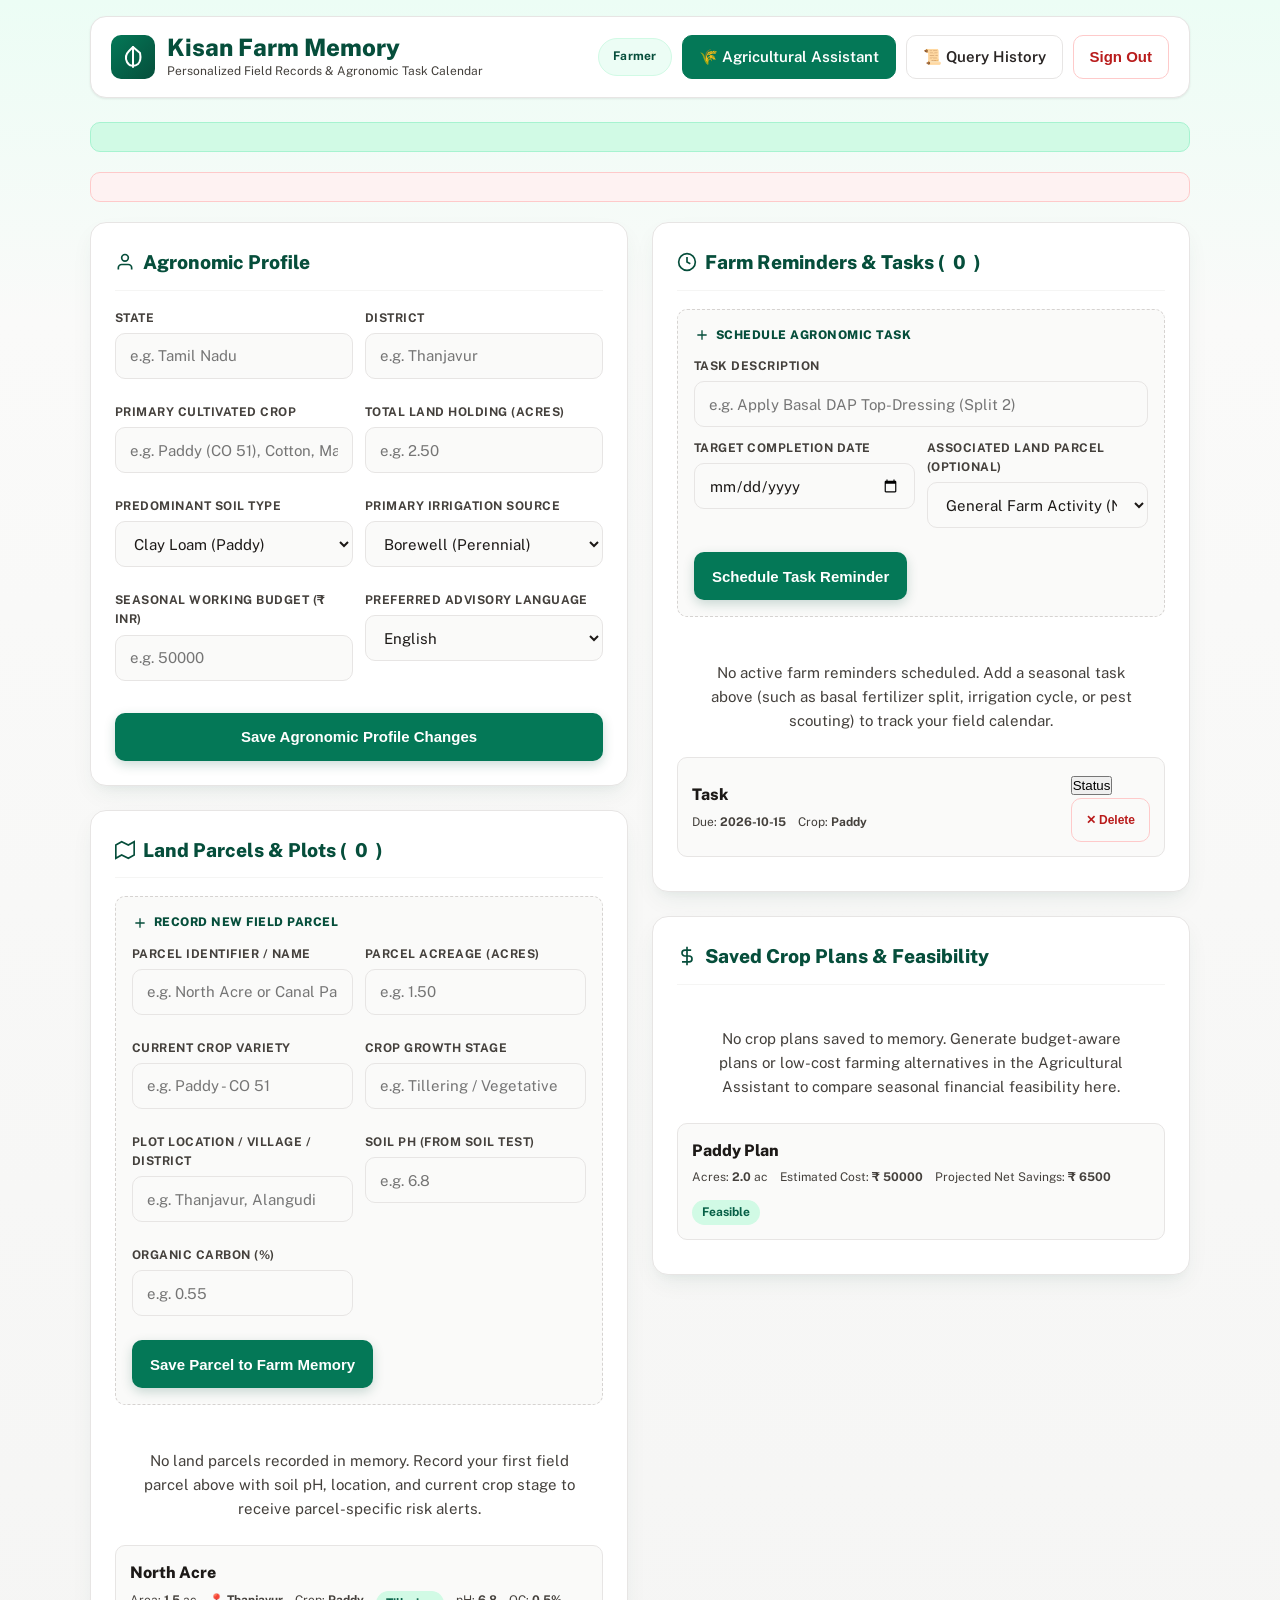
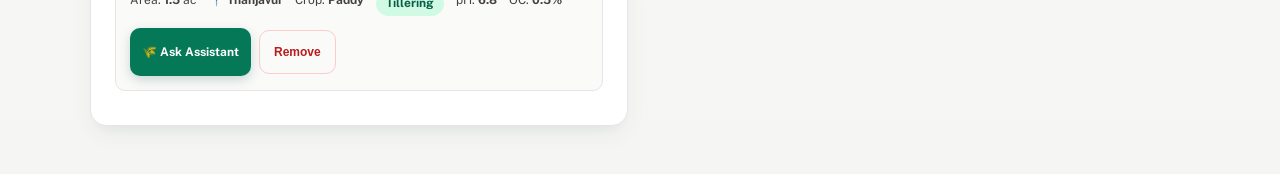
==== query-service/src/main/resources/templates/dashboard.html @ 79a322ed "feat: implement file-grounded local RAG, multilingual support, and farm plot management" ====
<!DOCTYPE html>
<html lang="en" xmlns:th="http://www.thymeleaf.org" xmlns:sec="http://www.thymeleaf.org/extras/spring-security">
<head>
    <meta charset="UTF-8">
    <meta name="viewport" content="width=device-width, initial-scale=1.0, viewport-fit=cover">
    <title>Farm Memory &amp; Management Dashboard — Kisan AI</title>
    <link rel="preconnect" href="https://fonts.googleapis.com">
    <link rel="preconnect" href="https://fonts.gstatic.com" crossorigin>
    <link href="https://fonts.googleapis.com/css2?family=Public+Sans:wght@400;500;600;700;800&family=Noto+Sans+Tamil:wght@400;600;700&family=Noto+Sans+Devanagari:wght@400;600;700&display=swap" rel="stylesheet">
    <style>
        :root {
            --primary-950: #022c22;
            --primary-900: #064e3b;
            --primary-800: #065f46;
            --primary-700: #047857;
            --primary-600: #059669;
            --primary-500: #10b981;
            --primary-100: #d1fae5;
            --primary-50: #ecfdf5;
            --earth-900: #1c1917;
            --earth-800: #292524;
            --earth-700: #44403c;
            --earth-300: #d6d3d1;
            --earth-200: #e7e5e4;
            --earth-100: #f5f5f4;
            --earth-50: #fafaf9;
            --accent-amber: #d97706;
            --accent-amber-light: #fef3c7;
            --error-red: #b91c1c;
            --error-bg: #fef2f2;
            --error-border: #fecaca;
            --radius-xl: 20px;
            --radius-lg: 16px;
            --radius-md: 10px;
            --radius-sm: 6px;
            --shadow-subtle: 0 1px 3px rgba(0, 0, 0, 0.05), 0 1px 2px rgba(0, 0, 0, 0.03);
            --shadow-card: 0 10px 25px -5px rgba(6, 78, 59, 0.08), 0 8px 10px -6px rgba(6, 78, 59, 0.04);
        }

        * {
            box-sizing: border-box;
            margin: 0;
            padding: 0;
            touch-action: manipulation;
        }

        body {
            font-family: 'Public Sans', 'Noto Sans Tamil', 'Noto Sans Devanagari', system-ui, sans-serif;
            background: linear-gradient(180deg, #ecfdf5 0%, #fafaf9 320px, #f5f5f4 100%);
            color: var(--earth-800);
            min-height: 100vh;
            padding: max(16px, env(safe-area-inset-top)) max(16px, env(safe-area-inset-right)) max(24px, env(safe-area-inset-bottom)) max(16px, env(safe-area-inset-left));
            line-height: 1.6;
            -webkit-text-size-adjust: 100%;
        }

        /* Focus Ring Standard */
        a:focus-visible, button:focus-visible, select:focus-visible, input:focus-visible {
            outline: none;
            box-shadow: 0 0 0 2px #ffffff, 0 0 0 4px var(--primary-600);
        }

        /* Motion Reduction */
        @media (prefers-reduced-motion: reduce) {
            * {
                animation-duration: 0.01ms !important;
                transition-duration: 0.01ms !important;
            }
        }

        .container {
            max-width: 1100px;
            margin: 0 auto;
        }

        /* Header Bar */
        .header-bar {
            display: flex;
            justify-content: space-between;
            align-items: center;
            padding: 16px 20px;
            background: #ffffff;
            border-radius: var(--radius-lg);
            border: 1px solid var(--earth-200);
            box-shadow: var(--shadow-subtle);
            margin-bottom: 24px;
            flex-wrap: wrap;
            gap: 12px;
        }

        .brand-group {
            display: flex;
            align-items: center;
            gap: 12px;
            text-decoration: none;
            color: var(--primary-900);
        }

        .brand-icon {
            width: 44px;
            height: 44px;
            background: linear-gradient(135deg, var(--primary-700), var(--primary-900));
            border-radius: var(--radius-md);
            display: flex;
            align-items: center;
            justify-content: center;
            color: #ffffff;
            flex-shrink: 0;
        }

        .nav-actions {
            display: flex;
            align-items: center;
            gap: 10px;
            flex-wrap: wrap;
        }

        .btn-nav {
            min-height: 44px;
            padding: 9px 16px;
            border-radius: var(--radius-md);
            font-size: 0.9375rem;
            font-weight: 600;
            text-decoration: none;
            cursor: pointer;
            border: 1px solid var(--earth-200);
            background: #ffffff;
            color: var(--earth-800);
            transition: all 0.15s ease;
            display: inline-flex;
            align-items: center;
            justify-content: center;
            gap: 6px;
        }
        .btn-nav:hover { background: var(--earth-100); }
        .btn-nav:active { transform: scale(0.98); }
        .btn-primary { background: var(--primary-700); color: #ffffff; border-color: var(--primary-700); }
        .btn-primary:hover { background: var(--primary-800); }

        .user-tag {
            background: var(--primary-50);
            color: var(--primary-900);
            border: 1px solid var(--primary-100);
            padding: 8px 14px;
            border-radius: 20px;
            font-size: 0.75rem;
            font-weight: 700;
            letter-spacing: 0.02em;
        }

        /* Flash Alerts */
        .alert {
            padding: 14px 18px;
            border-radius: var(--radius-md);
            margin-bottom: 20px;
            font-size: 0.9375rem;
            display: flex;
            align-items: center;
            gap: 10px;
        }
        .alert-success { background: var(--primary-100); color: var(--primary-900); border: 1px solid #a7f3d0; }
        .alert-error { background: var(--error-bg); color: var(--error-red); border: 1px solid var(--error-border); }

        /* Grid Layout */
        .dashboard-grid {
            display: grid;
            grid-template-columns: 1fr 1fr;
            gap: 24px;
        }

        @media (max-width: 860px) {
            .dashboard-grid { grid-template-columns: 1fr; }
        }

        @media (max-width: 580px) {
            .header-bar {
                flex-direction: column;
                align-items: stretch;
                padding: 14px 16px;
            }
            .nav-actions {
                width: 100%;
                justify-content: flex-start;
                gap: 8px;
            }
            .nav-actions .btn-nav {
                flex: 1 1 auto;
                text-align: center;
            }
            .form-row {
                grid-template-columns: 1fr !important;
            }
            .plot-item, .reminder-item {
                flex-direction: column;
                align-items: stretch !important;
                gap: 12px;
            }
            .plot-actions, .reminder-actions {
                width: 100%;
                display: flex;
                justify-content: flex-end;
                gap: 8px;
                padding-top: 10px;
                border-top: 1px dashed var(--earth-200);
            }
            .plot-actions .btn-delete, .reminder-actions .btn-delete, .reminder-actions .btn-toggle {
                flex: 1 1 auto;
            }
        }

        @media (max-width: 420px) {
            body { padding: 12px 10px; }
            .card { padding: 16px 14px; }
            .subform-box { padding: 12px 10px; }
        }

        .card {
            background: #ffffff;
            border-radius: var(--radius-lg);
            border: 1px solid var(--earth-200);
            box-shadow: var(--shadow-card);
            padding: 24px;
            margin-bottom: 24px;
        }

        .card-header {
            display: flex;
            justify-content: space-between;
            align-items: center;
            margin-bottom: 18px;
            padding-bottom: 12px;
            border-bottom: 1px solid var(--earth-100);
        }

        .card-title {
            font-size: 1.2rem;
            font-weight: 800;
            color: var(--primary-900);
            display: flex;
            align-items: center;
            gap: 8px;
        }

        /* Sub-forms styling */
        .subform-box {
            margin-bottom: 20px;
            background: var(--earth-50);
            padding: 16px;
            border-radius: var(--radius-md);
            border: 1px dashed var(--earth-300);
        }

        .subform-heading {
            font-size: 0.75rem;
            font-weight: 800;
            color: var(--primary-900);
            letter-spacing: 0.04em;
            text-transform: uppercase;
            margin-bottom: 12px;
            display: flex;
            align-items: center;
            gap: 6px;
        }

        /* Form Controls */
        .form-row {
            display: grid;
            grid-template-columns: 1fr 1fr;
            gap: 12px;
            margin-bottom: 12px;
        }

        .form-group { margin-bottom: 12px; }
        label {
            display: block;
            font-size: 0.75rem;
            font-weight: 700;
            color: var(--earth-700);
            text-transform: uppercase;
            letter-spacing: 0.04em;
            margin-bottom: 5px;
        }

        input[type="text"], input[type="number"], select, textarea, input[type="date"] {
            width: 100%;
            min-height: 46px;
            padding: 10px 14px;
            font-family: inherit;
            font-size: 0.9375rem;
            color: var(--earth-900);
            background: var(--earth-50);
            border: 1.5px solid var(--earth-200);
            border-radius: var(--radius-md);
            outline: none;
            transition: all 0.15s ease;
        }

        input:focus, select:focus, textarea:focus {
            background: #ffffff;
            border-color: var(--primary-600);
            box-shadow: 0 0 0 3px rgba(5, 150, 105, 0.15);
        }

        .btn-card {
            min-height: 48px;
            padding: 12px 20px;
            background: var(--primary-700);
            color: #ffffff;
            border: none;
            border-radius: var(--radius-md);
            font-weight: 700;
            font-size: 0.9375rem;
            cursor: pointer;
            display: inline-flex;
            align-items: center;
            justify-content: center;
            gap: 6px;
            transition: all 0.15s ease;
            box-shadow: 0 4px 12px rgba(6, 78, 59, 0.2);
        }
        .btn-card:hover {
            background: var(--primary-800);
            transform: translateY(-1px);
            box-shadow: 0 6px 16px rgba(6, 78, 59, 0.25);
        }
        .btn-card:active { transform: scale(0.98); }

        /* Plots & Reminders List */
        .plot-item, .reminder-item {
            padding: 14px;
            background: var(--earth-50);
            border: 1px solid var(--earth-200);
            border-radius: var(--radius-md);
            margin-bottom: 10px;
            display: flex;
            justify-content: space-between;
            align-items: center;
            gap: 12px;
            flex-wrap: wrap;
            transition: border-color 0.15s ease, box-shadow 0.15s ease;
        }
        .plot-item:hover, .reminder-item:hover {
            border-color: var(--primary-600);
            box-shadow: 0 4px 12px rgba(6, 78, 59, 0.05);
        }

        .plot-info h4, .reminder-info h4 {
            font-size: 1rem;
            font-weight: 800;
            color: var(--earth-900);
            margin-bottom: 5px;
        }

        .plot-meta, .reminder-meta {
            font-size: 0.75rem;
            color: var(--earth-700);
            display: flex;
            flex-wrap: wrap;
            gap: 12px;
        }

        .badge-stage {
            background: var(--primary-100);
            color: var(--primary-800);
            padding: 3px 10px;
            border-radius: var(--radius-xl);
            font-weight: 700;
            font-size: 0.75rem;
        }

        .btn-delete {
            min-height: 44px;
            padding: 8px 14px;
            background: transparent;
            border: 1px solid var(--error-border);
            color: var(--error-red);
            border-radius: var(--radius-md);
            cursor: pointer;
            font-size: 0.75rem;
            font-weight: 700;
            display: inline-flex;
            align-items: center;
            justify-content: center;
            gap: 4px;
            transition: all 0.15s ease;
        }
        .btn-delete:hover { background: var(--error-bg); }
        .btn-delete:active { transform: scale(0.97); }

        .btn-toggle {
            min-height: 44px;
            padding: 8px 16px;
            border-radius: 20px;
            font-size: 0.75rem;
            font-weight: 700;
            cursor: pointer;
            border: none;
            display: inline-flex;
            align-items: center;
            justify-content: center;
            gap: 4px;
            transition: all 0.15s ease;
        }
        .btn-toggle:active { transform: scale(0.97); }
        .btn-toggle-done { background: var(--primary-100); color: var(--primary-900); }
        .btn-toggle-pending { background: var(--accent-amber-light); color: var(--accent-amber); }

        .empty-state {
            text-align: center;
            padding: 24px;
            color: var(--earth-700);
            font-size: 0.9375rem;
            line-height: 1.6;
        }

        /* Coarse pointer optimization for touchscreens */
        @media (pointer: coarse) {
            .btn-card, .btn-nav {
                min-height: 48px;
            }
            .btn-delete, .btn-toggle {
                min-height: 44px;
                padding: 10px 16px;
            }
        }
    </style>
</head>
<body>
    <div class="container">
        <!-- Header -->
        <header class="header-bar">
            <a th:href="@{/}" class="brand-group" aria-label="Kisan AI Farm Memory Home">
                <div class="brand-icon">
                    <svg width="24" height="24" viewBox="0 0 24 24" fill="none" stroke="currentColor" stroke-width="2" stroke-linecap="round" stroke-linejoin="round" aria-hidden="true">
                        <path d="M12 2L8 6c-3 3-4 7-2 11s7 5 11 2c2-2 3-6 2-11L12 2z"/>
                        <path d="M12 2v20"/>
                    </svg>
                </div>
                <div>
                    <h2 style="font-size: 1.5rem; font-weight: 800; color: var(--primary-900); line-height: 1.2;">Kisan Farm Memory</h2>
                    <p style="font-size: 0.75rem; color: var(--earth-700);">Personalized Field Records &amp; Agronomic Task Calendar</p>
                </div>
            </a>

            <div class="nav-actions">
                <span class="user-tag" th:text="${user != null ? user.fullName + ' (' + user.email + ')' : 'Farmer'}">Farmer</span>
                <a th:href="@{/}" class="btn-nav btn-primary" aria-label="Return to Agricultural Assistant Chat">🌾 Agricultural Assistant</a>
                <a th:href="@{/history}" class="btn-nav" aria-label="View Past Query History">📜 Query History</a>
                <form th:action="@{/logout}" method="post" style="display:inline;">
                    <button type="submit" class="btn-nav" style="border-color: var(--error-border); color: var(--error-red);" aria-label="Sign Out of Kisan AI">Sign Out</button>
                </form>
            </div>
        </header>

        <!-- Flash Messages -->
        <div th:if="${successMessage}" class="alert alert-success" role="status" th:text="${successMessage}"></div>
        <div th:if="${errorMessage}" class="alert alert-error" role="alert" th:text="${errorMessage}"></div>

        <div class="dashboard-grid">
            <!-- Left Column: Farmer Profile & Land Details -->
            <div>
                <!-- Farmer Profile Card -->
                <div class="card">
                    <div class="card-header">
                        <h3 class="card-title">
                            <svg width="20" height="20" viewBox="0 0 24 24" fill="none" stroke="currentColor" stroke-width="2" aria-hidden="true"><path d="M20 21v-2a4 4 0 0 0-4-4H8a4 4 0 0 0-4 4v2"/><circle cx="12" cy="7" r="4"/></svg>
                            Agronomic Profile
                        </h3>
                    </div>
                    <form th:action="@{/profile}" method="post">
                        <div class="form-row">
                            <div class="form-group">
                                <label for="profileState">State</label>
                                <input type="text" id="profileState" name="state" th:value="${profile != null ? profile.state : 'Tamil Nadu'}" placeholder="e.g. Tamil Nadu" required />
                            </div>
                            <div class="form-group">
                                <label for="profileDistrict">District</label>
                                <input type="text" id="profileDistrict" name="district" th:value="${profile != null ? profile.district : 'Thanjavur'}" placeholder="e.g. Thanjavur" required />
                            </div>
                        </div>

                        <div class="form-row">
                            <div class="form-group">
                                <label for="profilePrimaryCrop">Primary Cultivated Crop</label>
                                <input type="text" id="profilePrimaryCrop" name="primaryCrop" th:value="${profile != null ? profile.primaryCrop : 'Paddy'}" placeholder="e.g. Paddy (CO 51), Cotton, Maize" />
                            </div>
                            <div class="form-group">
                                <label for="profileTotalLandAcres">Total Land Holding (Acres)</label>
                                <input type="number" step="0.01" id="profileTotalLandAcres" name="totalLandAcres" th:value="${profile != null ? profile.totalLandAcres : 2.5}" placeholder="e.g. 2.50" required />
                            </div>
                        </div>

                        <div class="form-row">
                            <div class="form-group">
                                <label for="profileSoilType">Predominant Soil Type</label>
                                <select id="profileSoilType" name="soilType">
                                    <option value="Clay Loam" th:selected="${profile != null and profile.soilType == 'Clay Loam'}">Clay Loam (Paddy)</option>
                                    <option value="Red Sandy Loam" th:selected="${profile != null and profile.soilType == 'Red Sandy Loam'}">Red Sandy Loam</option>
                                    <option value="Black Cotton Soil" th:selected="${profile != null and profile.soilType == 'Black Cotton Soil'}">Black Cotton Soil</option>
                                    <option value="Alluvial Soil" th:selected="${profile != null and profile.soilType == 'Alluvial Soil'}">Alluvial Soil</option>
                                </select>
                            </div>
                            <div class="form-group">
                                <label for="profileIrrigationSource">Primary Irrigation Source</label>
                                <select id="profileIrrigationSource" name="irrigationSource">
                                    <option value="Borewell" th:selected="${profile != null and profile.irrigationSource == 'Borewell'}">Borewell (Perennial)</option>
                                    <option value="Canal" th:selected="${profile != null and profile.irrigationSource == 'Canal'}">Canal Water</option>
                                    <option value="Open Well" th:selected="${profile != null and profile.irrigationSource == 'Open Well'}">Open Well</option>
                                    <option value="Rainfed" th:selected="${profile != null and profile.irrigationSource == 'Rainfed'}">Rainfed (Tank-fed)</option>
                                </select>
                            </div>
                        </div>

                        <div class="form-row">
                            <div class="form-group">
                                <label for="profileAnnualBudgetInr">Seasonal Working Budget (₹ INR)</label>
                                <input type="number" step="100" id="profileAnnualBudgetInr" name="annualBudgetInr" th:value="${profile != null ? profile.annualBudgetInr : 50000}" placeholder="e.g. 50000" />
                            </div>
                            <div class="form-group">
                                <label for="profilePreferredLanguage">Preferred Advisory Language</label>
                                <select id="profilePreferredLanguage" name="preferredLanguage">
                                    <option value="en" th:selected="${profile != null and profile.preferredLanguage == 'en'}">English</option>
                                    <option value="ta" th:selected="${profile != null and profile.preferredLanguage == 'ta'}">Tamil (தமிழ்)</option>
                                    <option value="hi" th:selected="${profile != null and profile.preferredLanguage == 'hi'}">Hindi (हिंदी)</option>
                                </select>
                            </div>
                        </div>

                        <button type="submit" class="btn-card" style="width:100%; margin-top:8px;">Save Agronomic Profile Changes</button>
                    </form>
                </div>

                <!-- Land Parcels / Farm Plots -->
                <div class="card">
                    <div class="card-header">
                        <h3 class="card-title">
                            <svg width="20" height="20" viewBox="0 0 24 24" fill="none" stroke="currentColor" stroke-width="2" aria-hidden="true"><polygon points="1 6 1 22 8 18 16 22 23 18 23 2 16 6 8 2 1 6"/></svg>
                            Land Parcels &amp; Plots (<span th:text="${plots.size()}">0</span>)
                        </h3>
                    </div>

                    <!-- Add Plot Form -->
                    <form th:action="@{/plots}" method="post" class="subform-box">
                        <h4 class="subform-heading">
                            <svg width="16" height="16" viewBox="0 0 24 24" fill="none" stroke="currentColor" stroke-width="2" aria-hidden="true"><path d="M12 5v14M5 12h14"/></svg>
                            Record New Field Parcel
                        </h4>
                        <div class="form-row">
                            <div class="form-group">
                                <label for="plotName">Parcel Identifier / Name</label>
                                <input type="text" id="plotName" name="plotName" placeholder="e.g. North Acre or Canal Parcel" required />
                            </div>
                            <div class="form-group">
                                <label for="areaAcres">Parcel Acreage (Acres)</label>
                                <input type="number" step="0.01" id="areaAcres" name="areaAcres" placeholder="e.g. 1.50" required />
                            </div>
                        </div>
                        <div class="form-row">
                            <div class="form-group">
                                <label for="currentCrop">Current Crop Variety</label>
                                <input type="text" id="currentCrop" name="currentCrop" placeholder="e.g. Paddy - CO 51" />
                            </div>
                            <div class="form-group">
                                <label for="cropStage">Crop Growth Stage</label>
                                <input type="text" id="cropStage" name="cropStage" placeholder="e.g. Tillering / Vegetative" />
                            </div>
                        </div>
                        <div class="form-row">
                            <div class="form-group">
                                <label for="plotLocation">Plot Location / Village / District</label>
                                <input type="text" id="plotLocation" name="location" placeholder="e.g. Thanjavur, Alangudi" />
                            </div>
                            <div class="form-group">
                                <label for="soilTestPh">Soil pH (from soil test)</label>
                                <input type="number" step="0.1" id="soilTestPh" name="soilTestPh" placeholder="e.g. 6.8" />
                            </div>
                        </div>
                        <div class="form-row">
                            <div class="form-group">
                                <label for="soilOrganicCarbon">Organic Carbon (%)</label>
                                <input type="number" step="0.01" id="soilOrganicCarbon" name="soilOrganicCarbon" placeholder="e.g. 0.55" />
                            </div>
                        </div>
                        <button type="submit" class="btn-card" style="padding: 10px 18px; font-size: 0.9375rem;">Save Parcel to Farm Memory</button>
                    </form>

                    <!-- Plots List -->
                    <div th:if="${plots.isEmpty()}" class="empty-state">
                        No land parcels recorded in memory. Record your first field parcel above with soil pH, location, and current crop stage to receive parcel-specific risk alerts.
                    </div>
                    <div th:each="plot : ${plots}" class="plot-item">
                        <div class="plot-info">
                            <h4 th:text="${plot.plotName}">North Acre</h4>
                            <div class="plot-meta">
                                <span>Area: <strong th:text="${plot.areaAcres}">1.5</strong> ac</span>
                                <span th:if="${plot.location}">📍 <strong th:text="${plot.location}">Thanjavur</strong></span>
                                <span th:if="${plot.currentCrop}">Crop: <strong th:text="${plot.currentCrop}">Paddy</strong></span>
                                <span th:if="${plot.cropStage}" class="badge-stage" th:text="${plot.cropStage}">Tillering</span>
                                <span th:if="${plot.soilTestPh}">pH: <strong th:text="${plot.soilTestPh}">6.8</strong></span>
                                <span th:if="${plot.soilOrganicCarbon}">OC: <strong th:text="${plot.soilOrganicCarbon}">0.5%</strong></span>
                            </div>
                        </div>
                        <div class="plot-actions" style="display:flex; align-items:center; gap:8px;">
                            <a th:href="@{/(plotId=${plot.id})}" class="btn-card" style="padding: 6px 12px; font-size: 0.75rem; text-decoration: none; display: inline-flex; align-items: center; gap: 4px;" th:aria-label="${'Ask Agricultural Assistant about ' + plot.plotName}">🌾 Ask Assistant</a>
                            <form th:action="@{'/plots/' + ${plot.id} + '/delete'}" method="post" style="display:inline;">
                                <button type="submit" class="btn-delete" th:aria-label="${'Remove parcel ' + plot.plotName + ' from farm memory'}" onclick="return confirm('Remove this parcel from farm memory?');">Remove</button>
                            </form>
                        </div>
                    </div>
                </div>
            </div>

            <!-- Right Column: Reminders & Saved Plans -->
            <div>
                <!-- Reminders & Follow-Ups -->
                <div class="card">
                    <div class="card-header">
                        <h3 class="card-title">
                            <svg width="20" height="20" viewBox="0 0 24 24" fill="none" stroke="currentColor" stroke-width="2" aria-hidden="true"><circle cx="12" cy="12" r="10"/><polyline points="12 6 12 12 16 14"/></svg>
                            Farm Reminders &amp; Tasks (<span th:text="${reminders.size()}">0</span>)
                        </h3>
                    </div>

                    <!-- New Reminder Form -->
                    <form th:action="@{/reminders}" method="post" class="subform-box">
                        <h4 class="subform-heading">
                            <svg width="16" height="16" viewBox="0 0 24 24" fill="none" stroke="currentColor" stroke-width="2" aria-hidden="true"><path d="M12 5v14M5 12h14"/></svg>
                            Schedule Agronomic Task
                        </h4>
                        <div class="form-group">
                            <label for="taskTitle">Task Description</label>
                            <input type="text" id="taskTitle" name="taskTitle" placeholder="e.g. Apply Basal DAP Top-Dressing (Split 2)" required />
                        </div>
                        <div class="form-row">
                            <div class="form-group">
                                <label for="dueDate">Target Completion Date</label>
                                <input type="date" id="dueDate" name="dueDate" required />
                            </div>
                            <div class="form-group">
                                <label for="plotId">Associated Land Parcel (Optional)</label>
                                <select id="plotId" name="plotId">
                                    <option value="">General Farm Activity (No Plot)</option>
                                    <option th:each="p : ${plots}" th:value="${p.id}" th:text="${p.plotName + ' (' + p.areaAcres + ' ac)'}">Plot 1</option>
                                </select>
                            </div>
                        </div>
                        <button type="submit" class="btn-card" style="padding: 10px 18px; font-size: 0.9375rem;">Schedule Task Reminder</button>
                    </form>

                    <!-- Reminders List -->
                    <div th:if="${reminders.isEmpty()}" class="empty-state">
                        No active farm reminders scheduled. Add a seasonal task above (such as basal fertilizer split, irrigation cycle, or pest scouting) to track your field calendar.
                    </div>
                    <div th:each="rem : ${reminders}" class="reminder-item">
                        <div class="reminder-info">
                            <h4 th:text="${rem.title}" th:style="${rem.completed ? 'text-decoration: line-through; color: var(--earth-700);' : ''}">Task</h4>
                            <div class="reminder-meta">
                                <span>Due: <strong th:text="${rem.dueDate}">2026-10-15</strong></span>
                                <span th:if="${rem.relatedCrop}">Crop: <strong th:text="${rem.relatedCrop}">Paddy</strong></span>
                            </div>
                        </div>
                        <div class="reminder-actions">
                            <form th:action="@{'/reminders/' + ${rem.id} + '/toggle'}" method="post">
                                <button type="submit" th:class="'btn-toggle ' + (${rem.completed} ? 'btn-toggle-done' : 'btn-toggle-pending')"
                                        th:aria-label="${rem.completed ? 'Mark task as pending' : 'Mark task as completed'}"
                                        th:text="${rem.completed ? '✔ Completed' : '⏳ Pending'}">Status</button>
                            </form>
                            <form th:action="@{'/reminders/' + ${rem.id} + '/delete'}" method="post">
                                <button type="submit" class="btn-delete" th:aria-label="${'Delete reminder: ' + rem.title}" title="Delete reminder">✕ Delete</button>
                            </form>
                        </div>
                    </div>
                </div>

                <!-- Saved Crop Plans -->
                <div class="card">
                    <div class="card-header">
                        <h3 class="card-title">
                            <svg width="20" height="20" viewBox="0 0 24 24" fill="none" stroke="currentColor" stroke-width="2" aria-hidden="true"><line x1="12" y1="1" x2="12" y2="23"/><path d="M17 5H9.5a3.5 3.5 0 0 0 0 7h5a3.5 3.5 0 0 1 0 7H6"/></svg>
                            Saved Crop Plans &amp; Feasibility
                        </h3>
                    </div>
                    <div th:if="${cropPlans.isEmpty()}" class="empty-state">
                        No crop plans saved to memory. Generate budget-aware plans or low-cost farming alternatives in the Agricultural Assistant to compare seasonal financial feasibility here.
                    </div>
                    <div th:each="plan : ${cropPlans}" class="plot-item">
                        <div class="plot-info">
                            <h4 th:text="${plan.crop}">Paddy Plan</h4>
                            <div class="plot-meta">
                                <span>Acres: <strong th:text="${plan.acres}">2.0</strong> ac</span>
                                <span>Estimated Cost: <strong>₹ <span th:text="${plan.totalCost}">50000</span></strong></span>
                                <span th:if="${plan.netSavings}">Projected Net Savings: <strong>₹ <span th:text="${plan.netSavings}">6500</span></strong></span>
                                <span class="badge-stage" th:text="${plan.isFeasible ? '✔ Budget Feasible' : '⚠ Budget Deficit'}">Feasible</span>
                            </div>
                        </div>
                    </div>
                </div>
            </div>
        </div>
    </div>
</body>
</html>
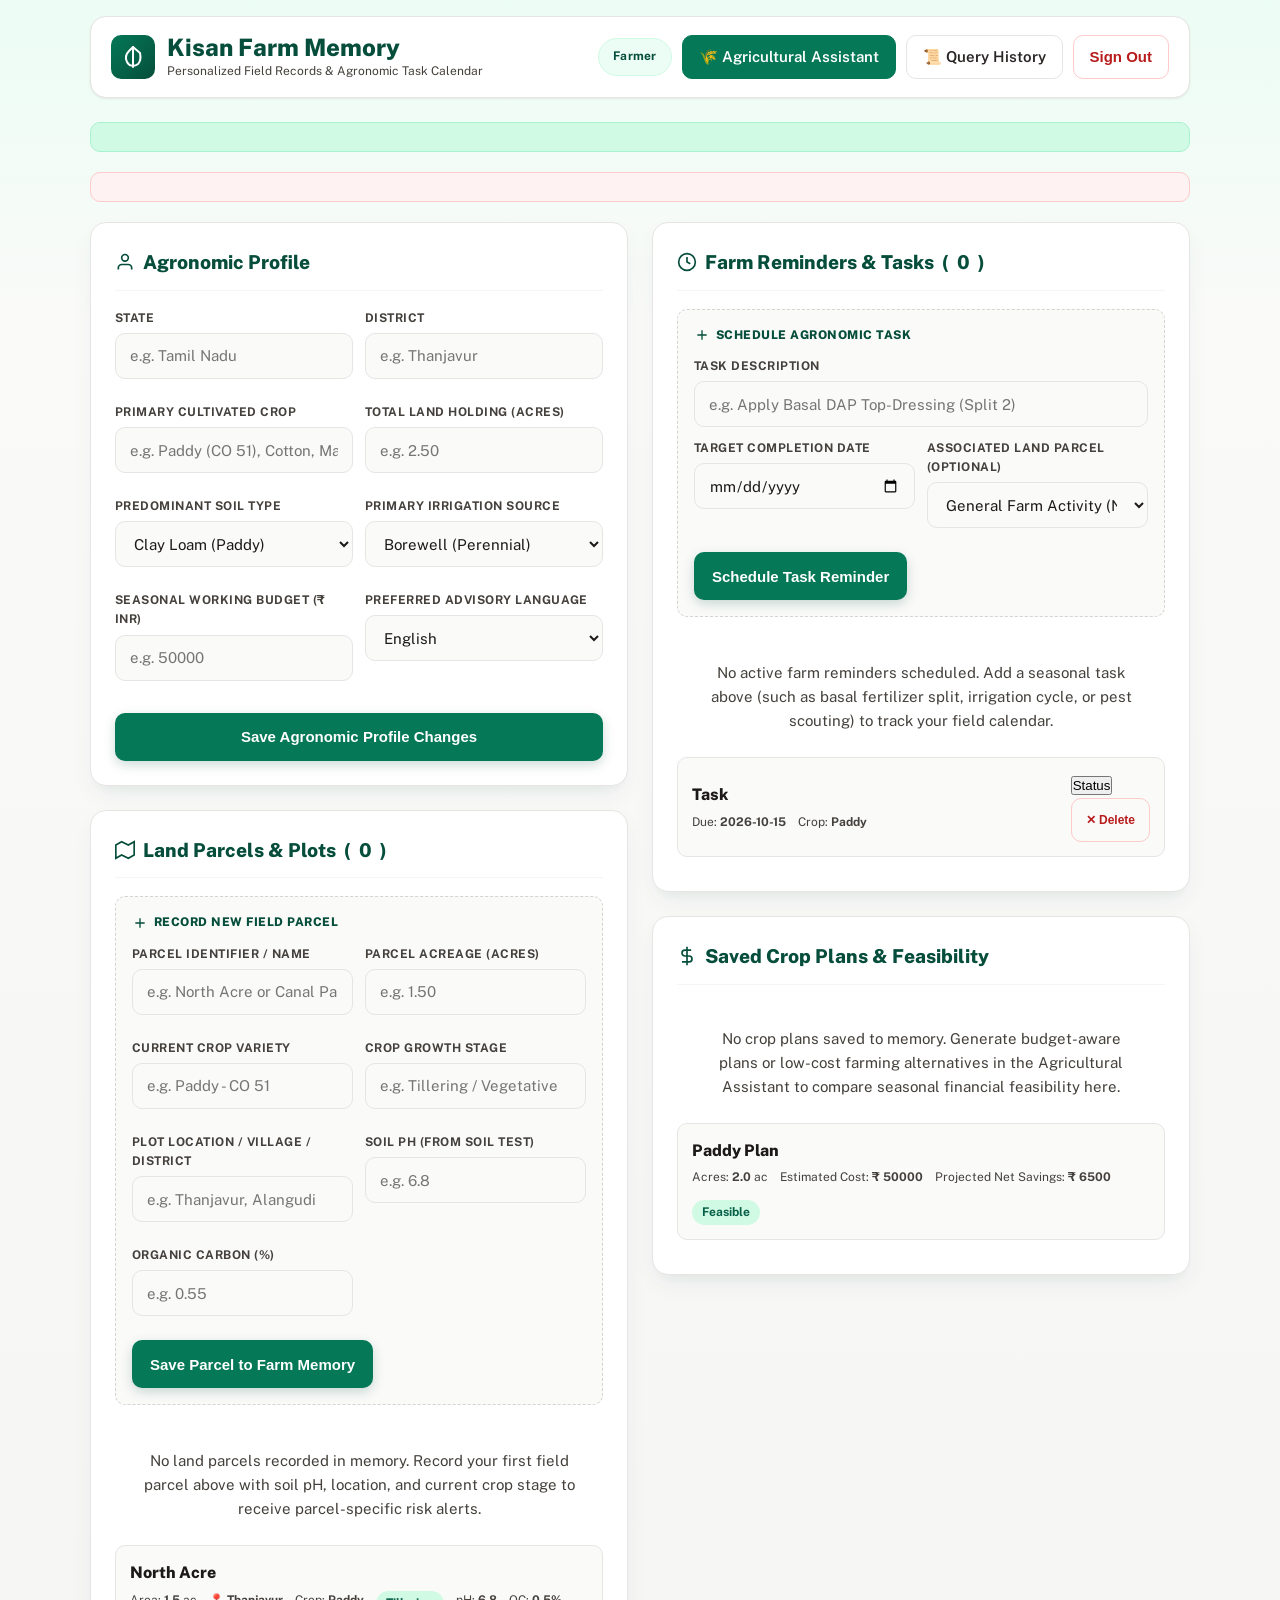
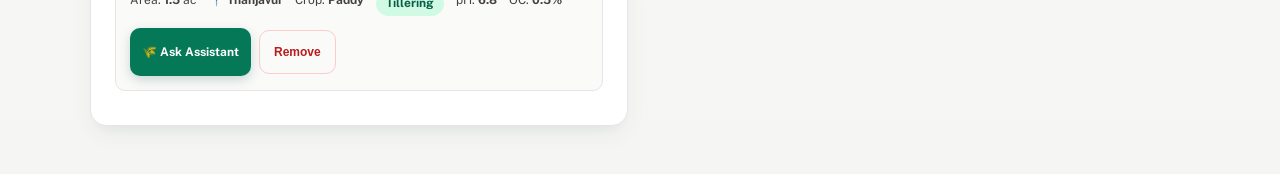
==== commit 7168504e: "feat(i18n): add comprehensive website language support (English, Tamil, Hindi)" ====
--- a/query-service/src/main/resources/templates/dashboard.html
+++ b/query-service/src/main/resources/templates/dashboard.html
@@ -7,6 +7,7 @@
     <link rel="preconnect" href="https://fonts.googleapis.com">
     <link rel="preconnect" href="https://fonts.gstatic.com" crossorigin>
     <link href="https://fonts.googleapis.com/css2?family=Public+Sans:wght@400;500;600;700;800&family=Noto+Sans+Tamil:wght@400;600;700&family=Noto+Sans+Devanagari:wght@400;600;700&display=swap" rel="stylesheet">
+    <link rel="stylesheet" th:href="@{/css/i18n.css}" href="/css/i18n.css">
     <style>
         :root {
             --primary-950: #022c22;
@@ -437,17 +438,18 @@
                     </svg>
                 </div>
                 <div>
-                    <h2 style="font-size: 1.5rem; font-weight: 800; color: var(--primary-900); line-height: 1.2;">Kisan Farm Memory</h2>
-                    <p style="font-size: 0.75rem; color: var(--earth-700);">Personalized Field Records &amp; Agronomic Task Calendar</p>
+                    <h2 style="font-size: 1.5rem; font-weight: 800; color: var(--primary-900); line-height: 1.2;" data-i18n="dash_title">Kisan Farm Memory</h2>
+                    <p style="font-size: 0.75rem; color: var(--earth-700);" data-i18n="dash_subtitle">Personalized Field Records &amp; Agronomic Task Calendar</p>
                 </div>
             </a>
 
             <div class="nav-actions">
+                <div class="kisan-lang-container"></div>
                 <span class="user-tag" th:text="${user != null ? user.fullName + ' (' + user.email + ')' : 'Farmer'}">Farmer</span>
-                <a th:href="@{/}" class="btn-nav btn-primary" aria-label="Return to Agricultural Assistant Chat">🌾 Agricultural Assistant</a>
-                <a th:href="@{/history}" class="btn-nav" aria-label="View Past Query History">📜 Query History</a>
+                <a th:href="@{/}" class="btn-nav btn-primary" aria-label="Return to Agricultural Assistant Chat" data-i18n="nav_home">🌾 Agricultural Assistant</a>
+                <a th:href="@{/history}" class="btn-nav" aria-label="View Past Query History" data-i18n="nav_history">📜 Query History</a>
                 <form th:action="@{/logout}" method="post" style="display:inline;">
-                    <button type="submit" class="btn-nav" style="border-color: var(--error-border); color: var(--error-red);" aria-label="Sign Out of Kisan AI">Sign Out</button>
+                    <button type="submit" class="btn-nav" style="border-color: var(--error-border); color: var(--error-red);" aria-label="Sign Out of Kisan AI" data-i18n="nav_logout">Sign Out</button>
                 </form>
             </div>
         </header>
@@ -464,35 +466,35 @@
                     <div class="card-header">
                         <h3 class="card-title">
                             <svg width="20" height="20" viewBox="0 0 24 24" fill="none" stroke="currentColor" stroke-width="2" aria-hidden="true"><path d="M20 21v-2a4 4 0 0 0-4-4H8a4 4 0 0 0-4 4v2"/><circle cx="12" cy="7" r="4"/></svg>
-                            Agronomic Profile
+                            <span data-i18n="dash_profile_heading">Agronomic Profile</span>
                         </h3>
                     </div>
                     <form th:action="@{/profile}" method="post">
                         <div class="form-row">
                             <div class="form-group">
-                                <label for="profileState">State</label>
+                                <label for="profileState" data-i18n="dash_state_label">State</label>
                                 <input type="text" id="profileState" name="state" th:value="${profile != null ? profile.state : 'Tamil Nadu'}" placeholder="e.g. Tamil Nadu" required />
                             </div>
                             <div class="form-group">
-                                <label for="profileDistrict">District</label>
+                                <label for="profileDistrict" data-i18n="dash_district_label">District</label>
                                 <input type="text" id="profileDistrict" name="district" th:value="${profile != null ? profile.district : 'Thanjavur'}" placeholder="e.g. Thanjavur" required />
                             </div>
                         </div>
 
                         <div class="form-row">
                             <div class="form-group">
-                                <label for="profilePrimaryCrop">Primary Cultivated Crop</label>
+                                <label for="profilePrimaryCrop" data-i18n="dash_primary_crop_label">Primary Cultivated Crop</label>
                                 <input type="text" id="profilePrimaryCrop" name="primaryCrop" th:value="${profile != null ? profile.primaryCrop : 'Paddy'}" placeholder="e.g. Paddy (CO 51), Cotton, Maize" />
                             </div>
                             <div class="form-group">
-                                <label for="profileTotalLandAcres">Total Land Holding (Acres)</label>
+                                <label for="profileTotalLandAcres" data-i18n="dash_land_acres_label">Total Land Holding (Acres)</label>
                                 <input type="number" step="0.01" id="profileTotalLandAcres" name="totalLandAcres" th:value="${profile != null ? profile.totalLandAcres : 2.5}" placeholder="e.g. 2.50" required />
                             </div>
                         </div>
 
                         <div class="form-row">
                             <div class="form-group">
-                                <label for="profileSoilType">Predominant Soil Type</label>
+                                <label for="profileSoilType" data-i18n="dash_soil_type_label">Predominant Soil Type</label>
                                 <select id="profileSoilType" name="soilType">
                                     <option value="Clay Loam" th:selected="${profile != null and profile.soilType == 'Clay Loam'}">Clay Loam (Paddy)</option>
                                     <option value="Red Sandy Loam" th:selected="${profile != null and profile.soilType == 'Red Sandy Loam'}">Red Sandy Loam</option>
@@ -501,7 +503,7 @@
                                 </select>
                             </div>
                             <div class="form-group">
-                                <label for="profileIrrigationSource">Primary Irrigation Source</label>
+                                <label for="profileIrrigationSource" data-i18n="dash_irrigation_label">Primary Irrigation Source</label>
                                 <select id="profileIrrigationSource" name="irrigationSource">
                                     <option value="Borewell" th:selected="${profile != null and profile.irrigationSource == 'Borewell'}">Borewell (Perennial)</option>
                                     <option value="Canal" th:selected="${profile != null and profile.irrigationSource == 'Canal'}">Canal Water</option>
@@ -513,11 +515,11 @@
 
                         <div class="form-row">
                             <div class="form-group">
-                                <label for="profileAnnualBudgetInr">Seasonal Working Budget (₹ INR)</label>
+                                <label for="profileAnnualBudgetInr" data-i18n="dash_budget_label">Seasonal Working Budget (₹ INR)</label>
                                 <input type="number" step="100" id="profileAnnualBudgetInr" name="annualBudgetInr" th:value="${profile != null ? profile.annualBudgetInr : 50000}" placeholder="e.g. 50000" />
                             </div>
                             <div class="form-group">
-                                <label for="profilePreferredLanguage">Preferred Advisory Language</label>
+                                <label for="profilePreferredLanguage" data-i18n="dash_language_label">Preferred Advisory Language</label>
                                 <select id="profilePreferredLanguage" name="preferredLanguage">
                                     <option value="en" th:selected="${profile != null and profile.preferredLanguage == 'en'}">English</option>
                                     <option value="ta" th:selected="${profile != null and profile.preferredLanguage == 'ta'}">Tamil (தமிழ்)</option>
@@ -526,7 +528,7 @@
                             </div>
                         </div>
 
-                        <button type="submit" class="btn-card" style="width:100%; margin-top:8px;">Save Agronomic Profile Changes</button>
+                        <button type="submit" class="btn-card" style="width:100%; margin-top:8px;" data-i18n="dash_btn_save_profile">Save Agronomic Profile Changes</button>
                     </form>
                 </div>
 
@@ -535,7 +537,7 @@
                     <div class="card-header">
                         <h3 class="card-title">
                             <svg width="20" height="20" viewBox="0 0 24 24" fill="none" stroke="currentColor" stroke-width="2" aria-hidden="true"><polygon points="1 6 1 22 8 18 16 22 23 18 23 2 16 6 8 2 1 6"/></svg>
-                            Land Parcels &amp; Plots (<span th:text="${plots.size()}">0</span>)
+                            <span data-i18n="dash_plots_title">Land Parcels &amp; Plots</span> (<span th:text="${plots.size()}">0</span>)
                         </h3>
                     </div>
 
@@ -543,49 +545,49 @@
                     <form th:action="@{/plots}" method="post" class="subform-box">
                         <h4 class="subform-heading">
                             <svg width="16" height="16" viewBox="0 0 24 24" fill="none" stroke="currentColor" stroke-width="2" aria-hidden="true"><path d="M12 5v14M5 12h14"/></svg>
-                            Record New Field Parcel
+                            <span data-i18n="dash_new_parcel_heading">Record New Field Parcel</span>
                         </h4>
                         <div class="form-row">
                             <div class="form-group">
-                                <label for="plotName">Parcel Identifier / Name</label>
+                                <label for="plotName" data-i18n="dash_plot_name_label">Parcel Identifier / Name</label>
                                 <input type="text" id="plotName" name="plotName" placeholder="e.g. North Acre or Canal Parcel" required />
                             </div>
                             <div class="form-group">
-                                <label for="areaAcres">Parcel Acreage (Acres)</label>
+                                <label for="areaAcres" data-i18n="dash_plot_area_label">Parcel Acreage (Acres)</label>
                                 <input type="number" step="0.01" id="areaAcres" name="areaAcres" placeholder="e.g. 1.50" required />
                             </div>
                         </div>
                         <div class="form-row">
                             <div class="form-group">
-                                <label for="currentCrop">Current Crop Variety</label>
+                                <label for="currentCrop" data-i18n="dash_current_crop_label">Current Crop Variety</label>
                                 <input type="text" id="currentCrop" name="currentCrop" placeholder="e.g. Paddy - CO 51" />
                             </div>
                             <div class="form-group">
-                                <label for="cropStage">Crop Growth Stage</label>
+                                <label for="cropStage" data-i18n="dash_crop_stage_label">Crop Growth Stage</label>
                                 <input type="text" id="cropStage" name="cropStage" placeholder="e.g. Tillering / Vegetative" />
                             </div>
                         </div>
                         <div class="form-row">
                             <div class="form-group">
-                                <label for="plotLocation">Plot Location / Village / District</label>
+                                <label for="plotLocation" data-i18n="dash_plot_location_label">Plot Location / Village / District</label>
                                 <input type="text" id="plotLocation" name="location" placeholder="e.g. Thanjavur, Alangudi" />
                             </div>
                             <div class="form-group">
-                                <label for="soilTestPh">Soil pH (from soil test)</label>
+                                <label for="soilTestPh" data-i18n="dash_soil_ph_label">Soil pH (from soil test)</label>
                                 <input type="number" step="0.1" id="soilTestPh" name="soilTestPh" placeholder="e.g. 6.8" />
                             </div>
                         </div>
                         <div class="form-row">
                             <div class="form-group">
-                                <label for="soilOrganicCarbon">Organic Carbon (%)</label>
+                                <label for="soilOrganicCarbon" data-i18n="dash_soil_oc_label">Organic Carbon (%)</label>
                                 <input type="number" step="0.01" id="soilOrganicCarbon" name="soilOrganicCarbon" placeholder="e.g. 0.55" />
                             </div>
                         </div>
-                        <button type="submit" class="btn-card" style="padding: 10px 18px; font-size: 0.9375rem;">Save Parcel to Farm Memory</button>
+                        <button type="submit" class="btn-card" style="padding: 10px 18px; font-size: 0.9375rem;" data-i18n="dash_btn_save_parcel">Save Parcel to Farm Memory</button>
                     </form>
 
                     <!-- Plots List -->
-                    <div th:if="${plots.isEmpty()}" class="empty-state">
+                    <div th:if="${plots.isEmpty()}" class="empty-state" data-i18n="dash_empty_plots">
                         No land parcels recorded in memory. Record your first field parcel above with soil pH, location, and current crop stage to receive parcel-specific risk alerts.
                     </div>
                     <div th:each="plot : ${plots}" class="plot-item">
@@ -601,9 +603,9 @@
                             </div>
                         </div>
                         <div class="plot-actions" style="display:flex; align-items:center; gap:8px;">
-                            <a th:href="@{/(plotId=${plot.id})}" class="btn-card" style="padding: 6px 12px; font-size: 0.75rem; text-decoration: none; display: inline-flex; align-items: center; gap: 4px;" th:aria-label="${'Ask Agricultural Assistant about ' + plot.plotName}">🌾 Ask Assistant</a>
+                            <a th:href="@{/(plotId=${plot.id})}" class="btn-card" style="padding: 6px 12px; font-size: 0.75rem; text-decoration: none; display: inline-flex; align-items: center; gap: 4px;" th:aria-label="${'Ask Agricultural Assistant about ' + plot.plotName}" data-i18n="dash_btn_ask_assistant">🌾 Ask Assistant</a>
                             <form th:action="@{'/plots/' + ${plot.id} + '/delete'}" method="post" style="display:inline;">
-                                <button type="submit" class="btn-delete" th:aria-label="${'Remove parcel ' + plot.plotName + ' from farm memory'}" onclick="return confirm('Remove this parcel from farm memory?');">Remove</button>
+                                <button type="submit" class="btn-delete" th:aria-label="${'Remove parcel ' + plot.plotName + ' from farm memory'}" onclick="return confirm('Remove this parcel from farm memory?');" data-i18n="dash_btn_remove">Remove</button>
                             </form>
                         </div>
                     </div>
@@ -617,7 +619,7 @@
                     <div class="card-header">
                         <h3 class="card-title">
                             <svg width="20" height="20" viewBox="0 0 24 24" fill="none" stroke="currentColor" stroke-width="2" aria-hidden="true"><circle cx="12" cy="12" r="10"/><polyline points="12 6 12 12 16 14"/></svg>
-                            Farm Reminders &amp; Tasks (<span th:text="${reminders.size()}">0</span>)
+                            <span data-i18n="dash_reminders_title">Farm Reminders &amp; Tasks</span> (<span th:text="${reminders.size()}">0</span>)
                         </h3>
                     </div>
 
@@ -648,7 +650,7 @@
                     </form>
 
                     <!-- Reminders List -->
-                    <div th:if="${reminders.isEmpty()}" class="empty-state">
+                    <div th:if="${reminders.isEmpty()}" class="empty-state" data-i18n="dash_empty_reminders">
                         No active farm reminders scheduled. Add a seasonal task above (such as basal fertilizer split, irrigation cycle, or pest scouting) to track your field calendar.
                     </div>
                     <div th:each="rem : ${reminders}" class="reminder-item">
@@ -677,10 +679,10 @@
                     <div class="card-header">
                         <h3 class="card-title">
                             <svg width="20" height="20" viewBox="0 0 24 24" fill="none" stroke="currentColor" stroke-width="2" aria-hidden="true"><line x1="12" y1="1" x2="12" y2="23"/><path d="M17 5H9.5a3.5 3.5 0 0 0 0 7h5a3.5 3.5 0 0 1 0 7H6"/></svg>
-                            Saved Crop Plans &amp; Feasibility
+                            <span data-i18n="dash_saved_plans_title">Saved Crop Plans &amp; Feasibility</span>
                         </h3>
                     </div>
-                    <div th:if="${cropPlans.isEmpty()}" class="empty-state">
+                    <div th:if="${cropPlans.isEmpty()}" class="empty-state" data-i18n="dash_empty_plans">
                         No crop plans saved to memory. Generate budget-aware plans or low-cost farming alternatives in the Agricultural Assistant to compare seasonal financial feasibility here.
                     </div>
                     <div th:each="plan : ${cropPlans}" class="plot-item">
@@ -698,5 +700,6 @@
             </div>
         </div>
     </div>
+    <script th:src="@{/js/i18n.js}" src="/js/i18n.js"></script>
 </body>
 </html>
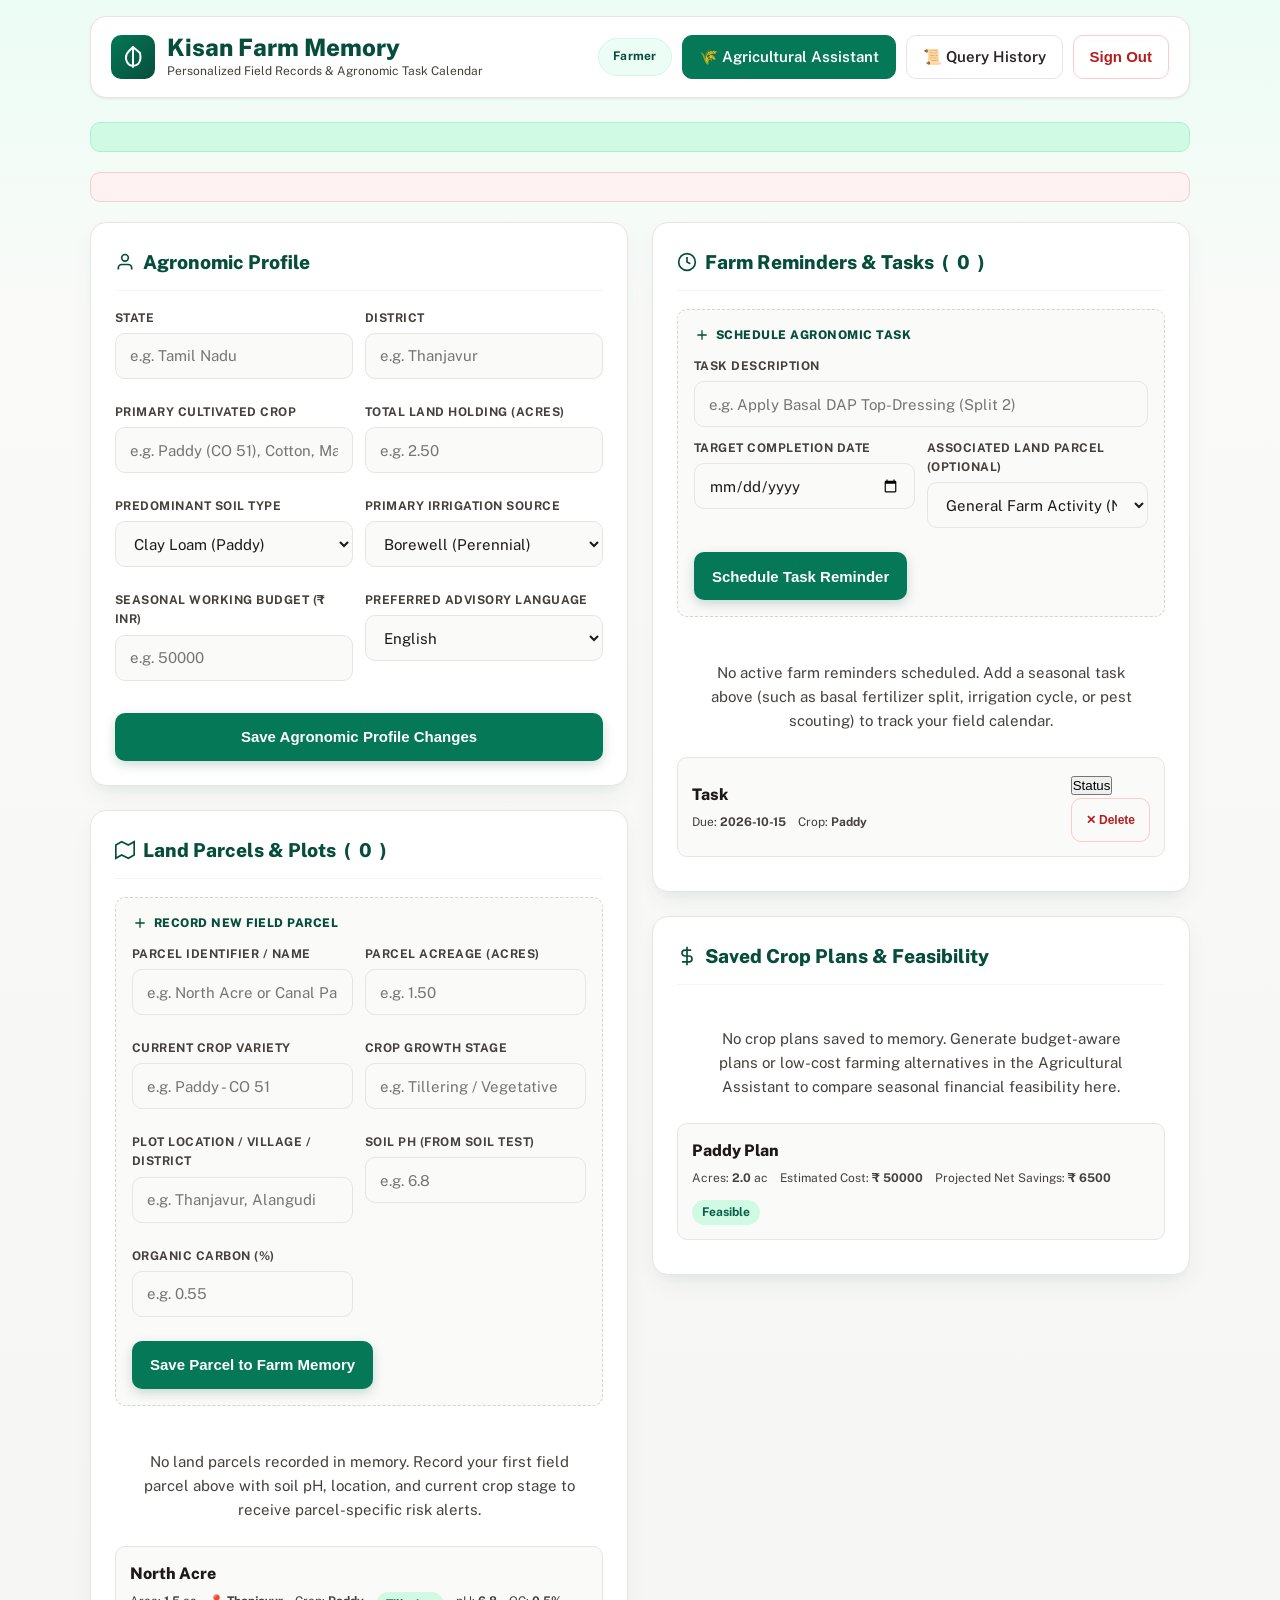
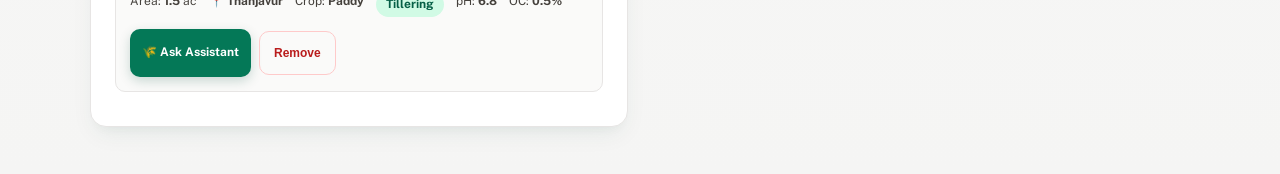
==== commit ff17cd0d: "perf(ui): optimize runtime layout performance, CSS containment, and design tokens" ====
--- a/query-service/src/main/resources/templates/dashboard.html
+++ b/query-service/src/main/resources/templates/dashboard.html
@@ -222,6 +222,7 @@
             box-shadow: var(--shadow-card);
             padding: 24px;
             margin-bottom: 24px;
+            contain: layout style;
         }
 
         .card-header {
@@ -339,6 +340,9 @@
             gap: 12px;
             flex-wrap: wrap;
             transition: border-color 0.15s ease, box-shadow 0.15s ease;
+            content-visibility: auto;
+            contain-intrinsic-size: 0 80px;
+            contain: layout style;
         }
         .plot-item:hover, .reminder-item:hover {
             border-color: var(--primary-600);
